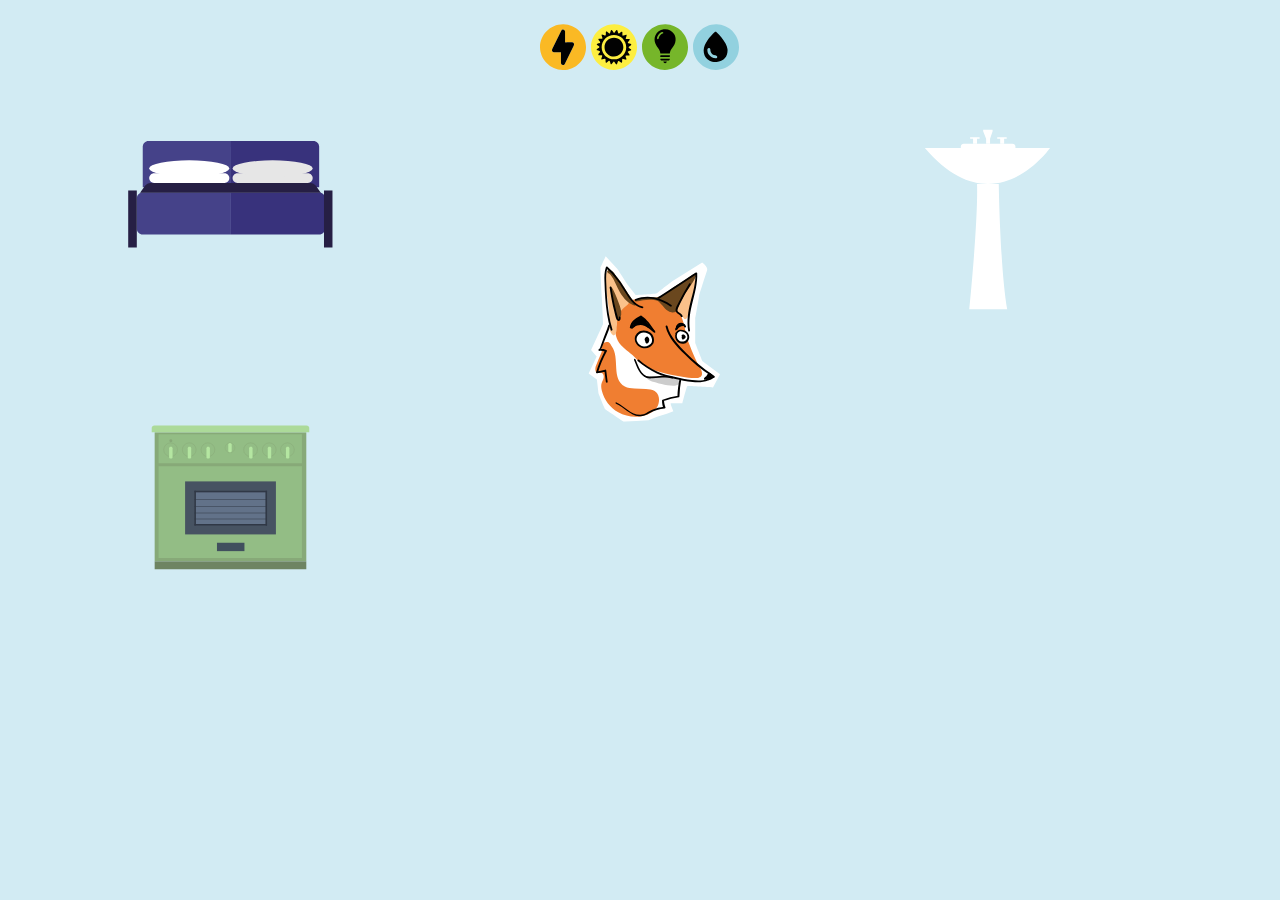
==== glass.html @ 0a3d50da "audio point" ====
<!DOCTYPE html>
<html lang="en">
<head>
    <meta charset="UTF-8">
    <meta name="viewport" content="width=device-width, initial-scale=1.0">
    <link rel="stylesheet" href="https://use.fontawesome.com/releases/v5.13.0/css/all.css" integrity="sha384-Bfad6CLCknfcloXFOyFnlgtENryhrpZCe29RTifKEixXQZ38WheV+i/6YWSzkz3V" crossorigin="anonymous" />

    <link rel="stylesheet" href="style.css">
    <title>Document</title>
</head>
<body>
    <header>
      <div class="points">
        <div class="p-el">
          <div class="e-circle hide">
            <p id="e-points"></p>
          </div>
        </div>
        <div class="p-heat">
          <div class="h-circle hide">
            <p id="h-points"></p>
          </div>
        </div>
        <div class="p-light">
          <div class="l-circle hide">
            <p id="l-points"></p>
          </div>
        </div>
        <div class="p-water">
          <div class="w-circle hide">
            <p id="w-points"></p>
          </div>
        </div>
      </div>
      <nav><div class="arrows">
        <i class="fas prev-arrow fa-arrow-alt-circle-left"></i>
         <i class="fas next-arrow  fa-arrow-alt-circle-right"></i>

    </div> 
    <div class="home"><a href="index.html"><i class="fas fa-home"></i></a>
        
    </div>
    <div class="exit"><i class="fas fa-times"></i>
    </div>

    </nav></header>
    <!-- viewBox="0 0 1920 1080" -->
    <svg class="artboard" xmlns="http://www.w3.org/2000/svg"     
    >
        <g class="rooms">

            <image  class="room-icon bedroom" data-index='0' data-room="bedroom" href="assets/SVG/bed.svg" />
            <image class="room-icon bathroom" data-index='1'  data-room="bathroom" href="assets/SVG/sink.svg" />
            <image   class="room-icon kitchen" data-index='2'  data-room="kitchen" href="assets/SVG/oven.svg" />
            <image  class="room-icon livingroom" data-index='3'  data-room="livingroom" href="assets/svg/couch.svg" />

    <!-- Snif -->
            <image href="assets/Snif-logo.svg" class="snif" alt="snif">
        </g>
        <defs>
            <clipPath id="looking-glass">
                <circle id="mask-ring" />
            </clipPath>
        </defs>
        <filter id="my-filter">
            <feComponentTransfer>
              <feFuncR type="linear" slope="0.8" />
              <feFuncG type="linear" slope="0.8" />
              <feFuncB type="linear" slope="0.8" />
            </feComponentTransfer>
          </filter>
          <filter id="clip-filter">
            <feComponentTransfer>
              <feFuncR type="linear" slope="1.5" />
              <feFuncG type="linear" slope="1.5" />
              <feFuncB type="linear" slope="1.5" />
            </feComponentTransfer>
          </filter>
        <image filter="url(#my-filter)" id="bgImage" href="" ></image>
        
        <image filter="url(#clip-filter)" clip-path="url(#looking-glass)" id="bgImage" href="" ></image>
        <g id="elements" clip-path="url(#looking-glass)"></g>
        
        
        <circle filter="url(#clip-filter)" id="ring" stroske="red" fill="transparent" stroke-width="2"/>
        
    </svg>
    <div id="domElements"></div>
    <div class="thepopup">
      <div id="theanimation" ></div>
      <div id="btn">x</div>
    </div>
    <audio id="point-sound">
      <source src="assets/point.wav" type="audio/wav">
    </audio>
    <script src="glass.js"></script>
    <script src="clipmask.js"></script>
</body>
</html>
---- style.css ----
/* SVG home page */
body {
  margin: 0%;
  overflow-x: hidden;
  background: #d2ebf3;
}

svg > .rooms > .bedroom {
  width: 24vw;
  height: auto;
  x: 10%;
  y: 12%;
  cursor: pointer;
}
svg > .rooms > .kitchen {
  width: 24vw;
  height: auto;
  x: 10%;
  y: 55%;
  cursor: pointer;
}

svg > .rooms > .bathroom {
  width: auto;
  height: 30vh;
  x: 70%;
  y: 18%;
  cursor: pointer;
}
svg > .rooms > .livingroom {
  width: 24vw;
  height: auto;
  x: 70%;
  y: 55%;
  cursor: pointer;
}
.snif {
  width: 200px;
  y: 380px;
  x: 880px;
  transform-origin: 50% 50%;
  transform-box: fill-box;
}

/* Home page to room animations */

@keyframes toroom {
  0% {
    transform: scale(1);
    offset-rotate: 0deg;
  }
  50% {
    transform: scale(1);
    offset-distance: 100%;

    offset-rotate: 0deg;
  }

  100% {
    offset-distance: 100%;
    offset-rotate: 0deg;
    transform: scale(0);
  }
}

@keyframes swall {
  0% {
    transform: scale(1);
  }
  50% {
    transform: scale(1.05);
  }

  100% {
    transform: scale(1);
  }
}
.room-icon {
  transform-origin: 50% 50%;
  transform-box: fill-box;
  animation: swall 1s infinite ease-in-out;
  cursor: pointer;
  pointer-events: painted;
}
.room-icon {
  transform-origin: 50% 50%;
  transform-box: fill-box;
  animation: swall 1s infinite ease-in-out;
}
.gotobathroom {
  offset-path: path("M 880 380 C 1200 80  1300 50  1680 180");
  animation: toroom 3s linear forwards;
}
.gotokitchen {
  offset-path: path("M 880 380 C 800 160  200 50  350 580");
  animation: toroom 3s linear forwards;
}
.gotobedroom {
  offset-path: path("M 880 380 C 1000 160  100 50  300 200");
  animation: toroom 3s linear forwards;
}
.gotolivingroom {
  offset-path: path("M 880 380 C 1200 160  1300 50  1680 580");
  animation: toroom 3s linear forwards;
}

/* Clipping path */

#ring {
  stroke: palevioletred;
  stroke-width: 4;
  cursor: pointer;
}

#ring {
  pointer-events: none;
}
#elements {
  pointer-events: painted;
}
#mask-ring {
  cursor: pointer;
}

/* Navigation */

i {
  color: #f07e31;

  font-size: 1.6rem;
  margin-left: 40px;
  cursor: pointer;
}
header > nav {
  display: flex;
  position: absolute;
  z-index: 100;
  width: 92%;
  top: 40px;
  justify-content: flex-end;
  max-width: 100%;
  box-shadow: white 5px;
}
.arrows {
  /* visibility: hidden; */
}

/* Home page */
#homepage {
  z-index: 2;
}
.levels {
  display: flex;
  justify-content: center;
  flex-direction: column;
  align-items: center;
  /*width: 100%;
  height: 100vh;*/
  position: absolute;
  top: 35vh;
  right: 25vw;
  z-index: 1;
}
.levels > .level {
  margin-bottom: 10px;
}
.level > a > button {
  background-color: transparent;
  color: black;
  font-size: 1.2em;
  text-transform: uppercase;
  cursor: pointer;
  border: none;
  font-weight: 100;
  padding: 5px 30px;
}

.level > a > button:hover {
  animation: swall 1s both ease-in-out;
  color: #f07e31;

  /* transform: scale(1.1); */
}
button:hover #fox {
  animation: levelFox 1s both ease-in-out;
  top: 30%;
  display: none;
}
.homepage {
  position: absolute;
}
#snif-home {
  width: 25vw;
  top: 15%;
  left: 20%;
  height: auto;
}
#name-home {
  width: 30vw;
  top: 5%;
  left: 40%;
  transform: rotate(-25deg);
}
#el-home {
  width: 35vw;
  top: 50%;
  left: -5%;
  animation: bloob 5s infinite ease-in-out;
}
#heat-home {
  width: 25vw;
  top: 60%;
  left: 25%;
  animation: bloob 4s infinite -3s ease-in-out;
}
#light-home {
  width: 40vw;
  top: 50%;
  left: 47%;
  animation: bloob 5s infinite -2s ease-in-out;
}
#water-home {
  width: 20vw;
  top: 65%;
  left: 82%;
  animation: bloob 4s infinite -1s ease-in-out;
}
@keyframes bloob {
  0% {
    transform: translateY(0);
  }
  50% {
    transform: translateY(-10%);
  }
  100% {
    transform: translateY(0);
  }
}

@keyframes levelFox {
  0% {
    transform: translateY(100%);
  }
  50% {
    transform: translateY(150%);
  }

  100% {
    transform: translateY(180%);
  }
}

header > .points {
  height: auto;
  width: 100vw;
  padding-top: 20px;
  z-index: 1;
  position: absolute;
  display: flex;
  justify-content: center;
  margin: 0 auto;
  z-index: 100;
}

.p-el,
.p-heat,
.p-light,
.p-water {
  height: 50px;
  width: 47px;
  position: relative;
  display: inline-flex;
  background-repeat: no-repeat;
  margin: 0 2px;
}
.p-el {
  background-image: url("assets/points/icons-11.svg");
}
.p-heat {
  background-image: url("assets/points/icons-12.svg");
}
.p-light {
  background-image: url("assets/points/icons-13.svg");
}
.p-water {
  background-image: url("assets/points/icons-14.svg");
}
.e-circle,
.h-circle,
.l-circle,
.w-circle {
  position: absolute;
  width: 20px;
  height: 20px;
  border-radius: 50%;
  right: 0;
  background-color: red;
}
p {
  color: white;
  margin: 0;
  font-size: 10px;
  text-align: center;
  padding: 3px 0;
}

.hidden {
  opacity: 0;
  transition: visibility 0s 2s, opacity 2s linear;
  visibility: hidden;
}

.hide {
  display: none;
}

/* rewards picture shows */

.thepopup {
  display: flex;
  position: absolute;
  z-index: 100;
  width: 92%;
  top: 20%;
  justify-content: flex-end;
  max-width: 100%;
  box-shadow: white 5px;
}

#theanimation {
  position: absolute;
  background-image: url("assets/tillykke-01.svg");

  display: none;
  top: 30%;

  left: 30%;
  background-repeat: no-repeat;
  width: 60vw;
  height: 27vw;
  background-size: auto 100%;
}
#btn {
  display: none;
  position: absolute;
  left: 80%;
  top: 30%;
  color: white;
  font-size: 35px;
  cursor: pointer;
}

.makeMove {
  animation: sizeScale 3s infinite;
}

@keyframes sizeScale {
  0% {
    transform: scale(1);
  }
  50% {
    transform: scale(1.05);
  }
  100% {
    transform: scale(1);
  }
}
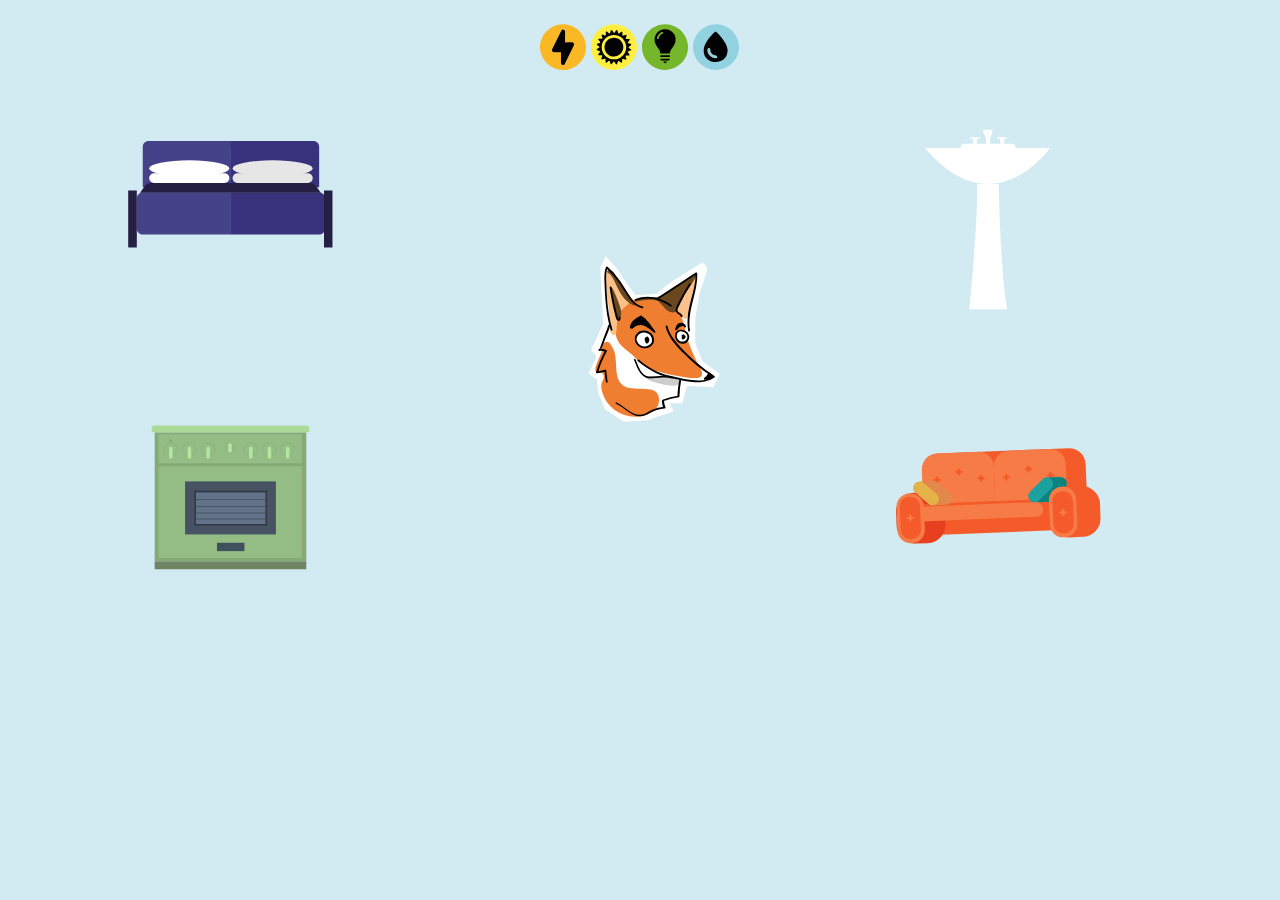
==== commit 80d6ba98: "couch problem solved" ====
--- a/glass.html
+++ b/glass.html
@@ -9,6 +9,7 @@
     <title>Document</title>
 </head>
 <body>
+  
     <header>
       <div class="points">
         <div class="p-el">
@@ -52,7 +53,7 @@
             <image  class="room-icon bedroom" data-index='0' data-room="bedroom" href="assets/SVG/bed.svg" />
             <image class="room-icon bathroom" data-index='1'  data-room="bathroom" href="assets/SVG/sink.svg" />
             <image   class="room-icon kitchen" data-index='2'  data-room="kitchen" href="assets/SVG/oven.svg" />
-            <image  class="room-icon livingroom" data-index='3'  data-room="livingroom" href="assets/svg/couch.svg" />
+            <image  class="room-icon livingroom" data-index='3'  data-room="livingroom" href="assets/SVG/couch.svg" />
 
     <!-- Snif -->
             <image href="assets/Snif-logo.svg" class="snif" alt="snif">
@@ -88,7 +89,6 @@
     <div id="domElements"></div>
     <div class="thepopup">
       <div id="theanimation" ></div>
-      <div id="btn">x</div>
     </div>
     <audio id="point-sound">
       <source src="assets/point.wav" type="audio/wav">
--- a/style.css
+++ b/style.css
@@ -88,19 +88,19 @@
   animation: swall 1s infinite ease-in-out;
 }
 .gotobathroom {
-  offset-path: path("M 880 380 C 1200 80  1300 50  1680 180");
+  offset-path: path("M 880 380 C 1200 150  1300 50  1450 280");
   animation: toroom 3s linear forwards;
 }
 .gotokitchen {
-  offset-path: path("M 880 380 C 800 160  200 50  350 580");
+  offset-path: path("M 880 380 C 800 160  200 50  350 740");
   animation: toroom 3s linear forwards;
 }
 .gotobedroom {
-  offset-path: path("M 880 380 C 1000 160  100 50  300 200");
+  offset-path: path("M 880 380 C 1000 160  100 50  350 300");
   animation: toroom 3s linear forwards;
 }
 .gotolivingroom {
-  offset-path: path("M 880 380 C 1200 160  1300 50  1680 580");
+  offset-path: path("M 880 380 C 1200 160  1300 50  1450 740");
   animation: toroom 3s linear forwards;
 }
 
@@ -329,7 +329,7 @@
 
 #theanimation {
   position: absolute;
-  background-image: url("assets/tillykke-01.svg");
+  background-image: url("");
 
   display: none;
   top: 30%;
@@ -340,13 +340,7 @@
   height: 27vw;
   background-size: auto 100%;
 }
-#btn {
-  display: none;
-  position: absolute;
-  left: 80%;
-  top: 30%;
-  color: white;
-  font-size: 35px;
+#closeX {
   cursor: pointer;
 }
 
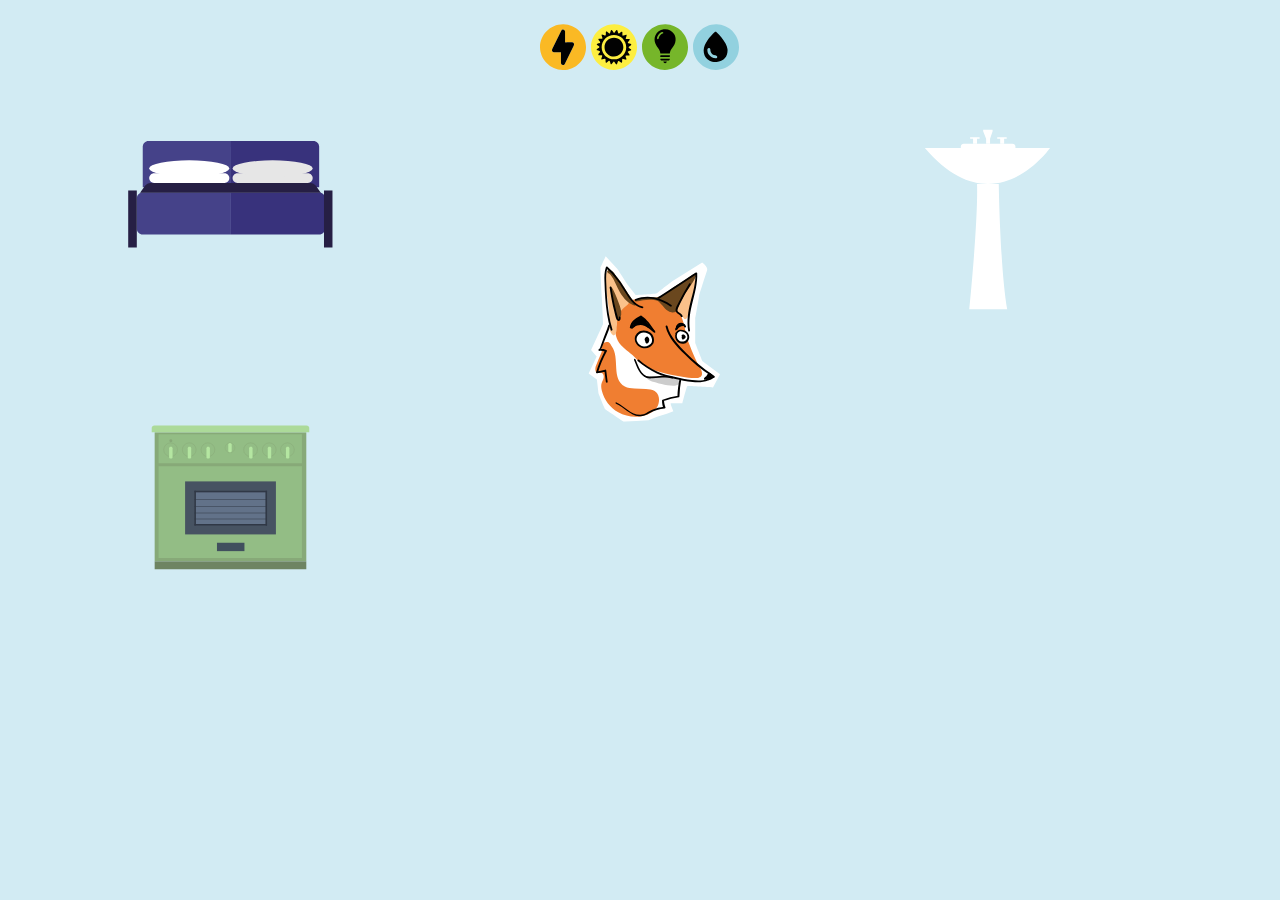
==== commit 0318ade0: "changes on rewards changes" ====
--- a/glass.html
+++ b/glass.html
@@ -53,7 +53,7 @@
             <image  class="room-icon bedroom" data-index='0' data-room="bedroom" href="assets/SVG/bed.svg" />
             <image class="room-icon bathroom" data-index='1'  data-room="bathroom" href="assets/SVG/sink.svg" />
             <image   class="room-icon kitchen" data-index='2'  data-room="kitchen" href="assets/SVG/oven.svg" />
-            <image  class="room-icon livingroom" data-index='3'  data-room="livingroom" href="assets/SVG/couch.svg" />
+            <image  class="room-icon livingroom" data-index='3'  data-room="livingroom" href="assets/svg/couch.svg" />
 
     <!-- Snif -->
             <image href="assets/Snif-logo.svg" class="snif" alt="snif">
--- a/style.css
+++ b/style.css
@@ -147,6 +147,9 @@
 
 /* Home page */
 #homepage {
+  z-index: 2;
+}
+#homepage1 {
   z-index: 2;
 }
 .levels {
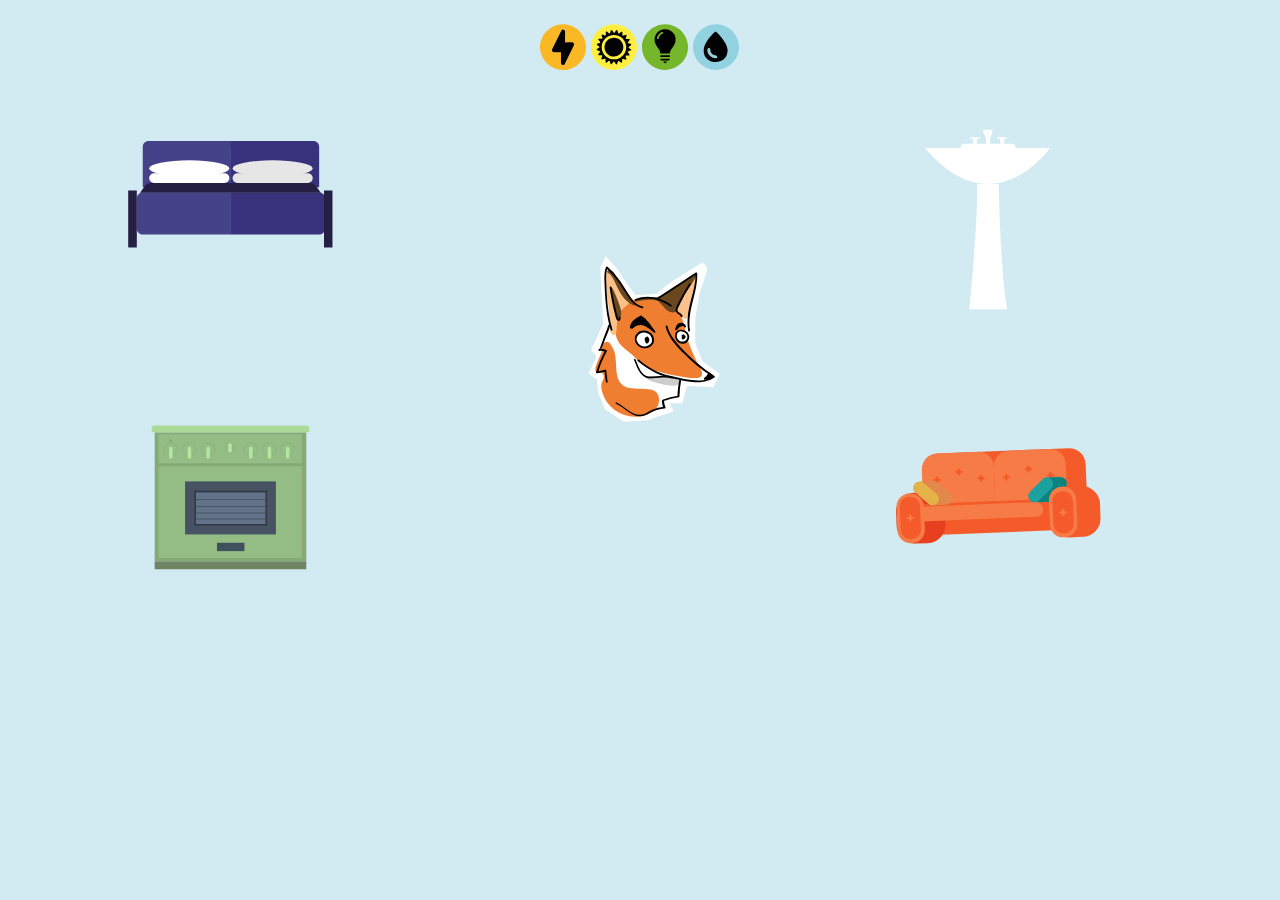
==== commit 9151ebe5: "changes on html" ====
--- a/glass.html
+++ b/glass.html
@@ -53,7 +53,7 @@
             <image  class="room-icon bedroom" data-index='0' data-room="bedroom" href="assets/SVG/bed.svg" />
             <image class="room-icon bathroom" data-index='1'  data-room="bathroom" href="assets/SVG/sink.svg" />
             <image   class="room-icon kitchen" data-index='2'  data-room="kitchen" href="assets/SVG/oven.svg" />
-            <image  class="room-icon livingroom" data-index='3'  data-room="livingroom" href="assets/svg/couch.svg" />
+            <image  class="room-icon livingroom" data-index='3'  data-room="livingroom" href="assets/SVG/couch.svg" />
 
     <!-- Snif -->
             <image href="assets/Snif-logo.svg" class="snif" alt="snif">
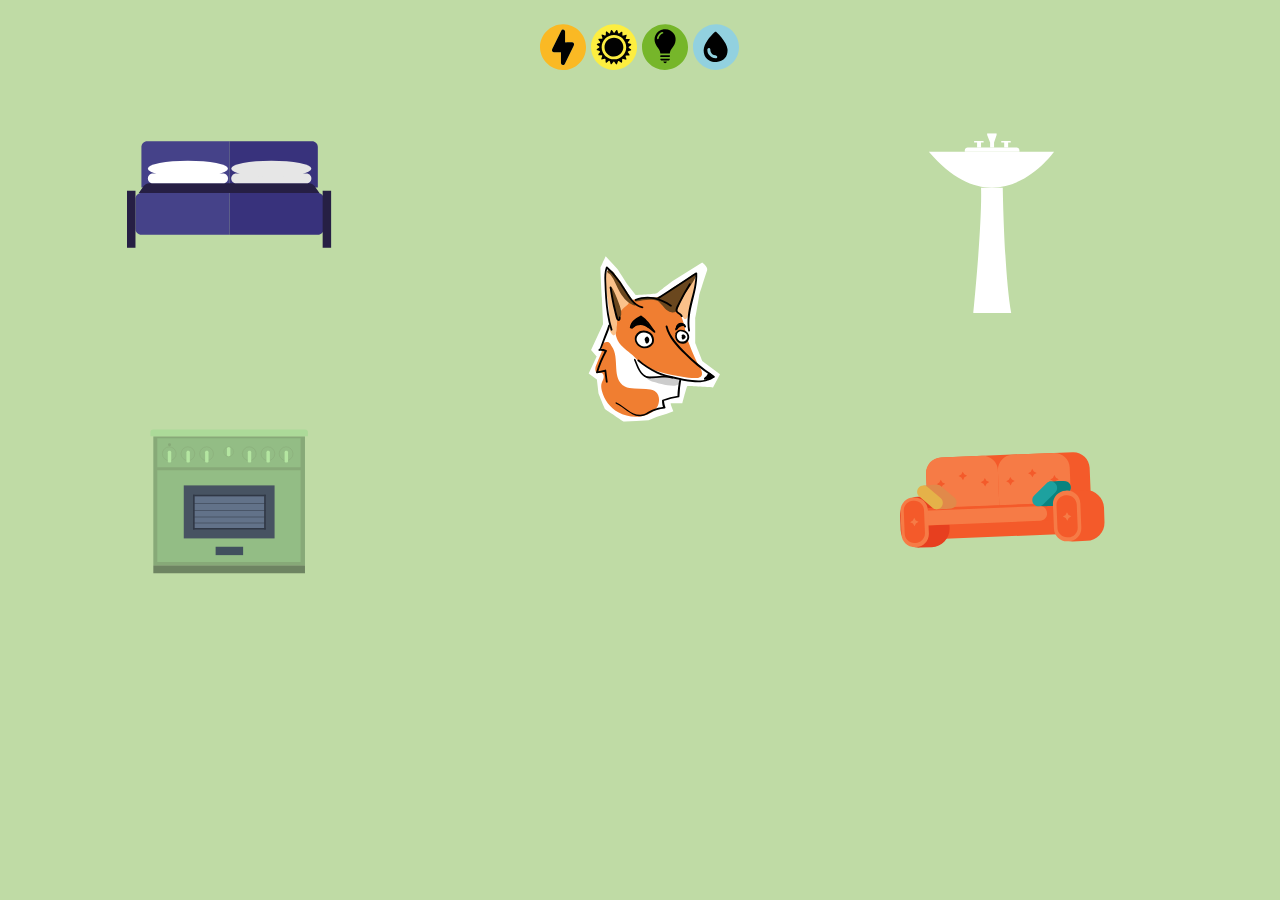
==== commit 99723ba2: "changes on position" ====
--- a/glass.html
+++ b/glass.html
@@ -50,13 +50,13 @@
     >
         <g class="rooms">
 
-            <image  class="room-icon bedroom" data-index='0' data-room="bedroom" href="assets/SVG/bed.svg" />
-            <image class="room-icon bathroom" data-index='1'  data-room="bathroom" href="assets/SVG/sink.svg" />
-            <image   class="room-icon kitchen" data-index='2'  data-room="kitchen" href="assets/SVG/oven.svg" />
-            <image  class="room-icon livingroom" data-index='3'  data-room="livingroom" href="assets/SVG/couch.svg" />
-
+          <image  class="room-icon bedroom" data-index='0' data-room="bedroom" href="assets/SVG/bed.svg" x="190" y="130"/>
+          <image class="room-icon bathroom" data-index='1'  data-room="bathroom" href="assets/SVG/sink.svg" x="1350" y="200"/>
+          <image   class="room-icon kitchen" data-index='2'  data-room="kitchen" href="assets/SVG/oven.svg" x="190" y="600"/>
+          <image  class="room-icon livingroom" data-index='3'  data-room="livingroom" href="assets/SVG/couch.svg" x="1350" y="600"/>
+  
     <!-- Snif -->
-            <image href="assets/Snif-logo.svg" class="snif" alt="snif">
+            <image href="assets/Snif-logo.svg" class="snif" alt="snif" x="900" y="450">
         </g>
         <defs>
             <clipPath id="looking-glass">
--- a/style.css
+++ b/style.css
@@ -2,36 +2,36 @@
 body {
   margin: 0%;
   overflow-x: hidden;
-  background: #d2ebf3;
+  background: #bfdba5;
 }
 
 svg > .rooms > .bedroom {
   width: 24vw;
   height: auto;
-  x: 10%;
-  y: 12%;
+  /* x: 10%;
+  y: 12%; */
   cursor: pointer;
 }
 svg > .rooms > .kitchen {
   width: 24vw;
   height: auto;
-  x: 10%;
-  y: 55%;
+  /* x: 10%;
+  y: 55%; */
   cursor: pointer;
 }
 
 svg > .rooms > .bathroom {
   width: auto;
   height: 30vh;
-  x: 70%;
-  y: 18%;
+  /* x: 70%;
+  y: 18%; */
   cursor: pointer;
 }
 svg > .rooms > .livingroom {
   width: 24vw;
   height: auto;
-  x: 70%;
-  y: 55%;
+  /* x: 70%;
+  y: 55%; */
   cursor: pointer;
 }
 .snif {
@@ -322,7 +322,7 @@
 .thepopup {
   display: flex;
   position: absolute;
-  z-index: 100;
+  z-index: 200;
   width: 92%;
   top: 20%;
   justify-content: flex-end;
